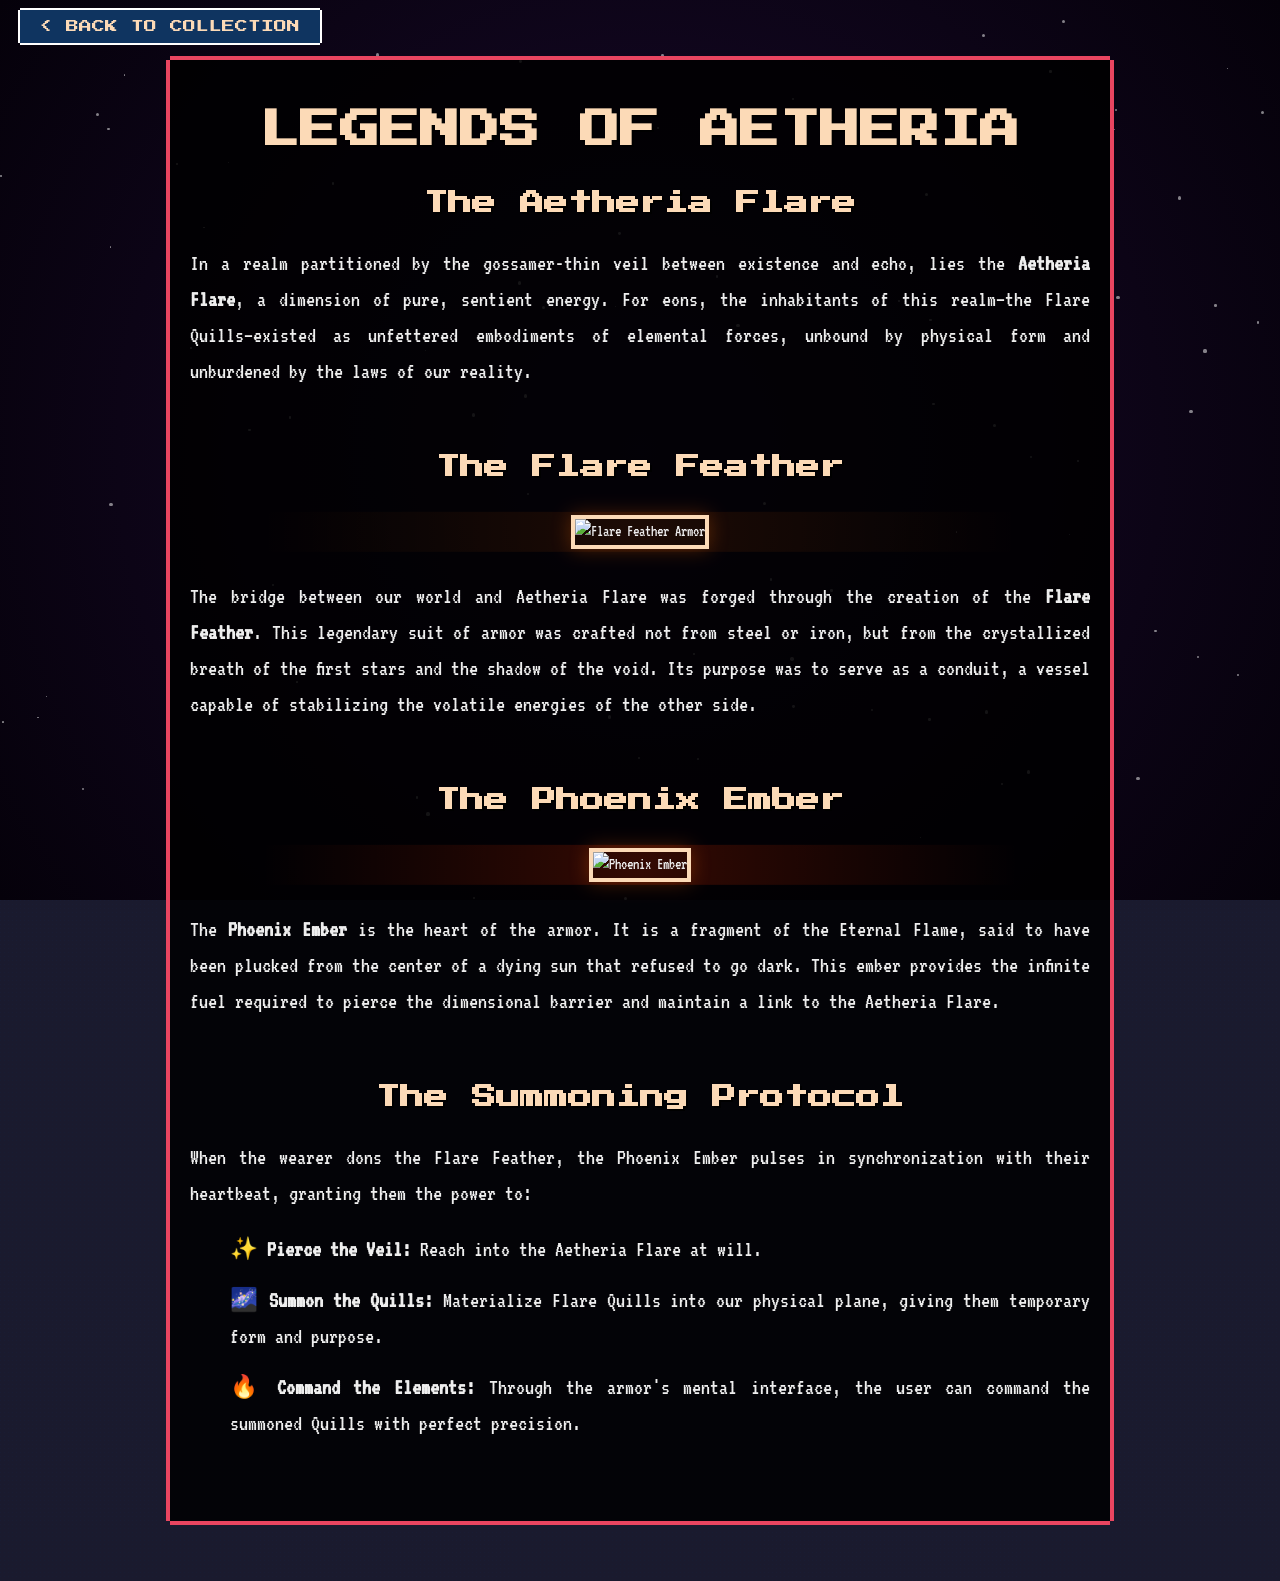
==== lore.html @ 5aee07fd "Feat: Add origin story, lore page, and pixel art assets" ====
<!DOCTYPE html>
<html lang="en">

<head>
    <meta charset="UTF-8">
    <meta name="viewport" content="width=device-width, initial-scale=1.0">
    <title>Flare Quills - Origin & Lore</title>
    <!-- Pixel Fonts -->
    <link href="https://fonts.googleapis.com/css2?family=Press+Start+2P&family=VT323&display=swap" rel="stylesheet">
    <link rel="stylesheet" href="style.css">
    <style>
        .lore-container {
            max-width: 900px;
            margin: 40px auto;
            padding: 20px;
            background: rgba(0, 0, 0, 0.85);
            color: #eee;
            line-height: 1.6;
        }

        .lore-section {
            margin-bottom: 60px;
            opacity: 0;
            transform: translateY(20px);
            transition: all 0.8s ease-out;
        }

        .lore-section.visible {
            opacity: 1;
            transform: translateY(0);
        }

        .lore-image-container {
            text-align: center;
            margin: 30px 0;
            position: relative;
        }

        .lore-image {
            max-width: 400px;
            width: 100%;
            image-rendering: pixelated;
            border: 4px solid var(--highlight);
            box-shadow: 0 0 20px rgba(255, 102, 0, 0.3);
            transition: transform 0.3s ease;
        }

        .lore-image:hover {
            transform: scale(1.05);
            box-shadow: 0 0 30px rgba(255, 102, 0, 0.5);
        }

        .lore-title {
            color: var(--highlight);
            font-family: 'Press Start 2P', cursive;
            font-size: 1.5rem;
            margin-bottom: 25px;
            text-align: center;
            text-shadow: 2px 2px #000;
        }

        .lore-text {
            font-family: 'VT323', monospace;
            font-size: 1.4rem;
            text-align: justify;
        }

        .back-nav {
            position: fixed;
            top: 20px;
            left: 20px;
            z-index: 100;
        }

        .glow-effect {
            position: absolute;
            top: 50%;
            left: 50%;
            transform: translate(-50%, -50%);
            width: 120%;
            height: 120%;
            background: radial-gradient(circle, rgba(255, 102, 0, 0.1) 0%, transparent 70%);
            z-index: -1;
            animation: pulse 4s infinite ease-in-out;
        }

        @keyframes pulse {

            0%,
            100% {
                opacity: 0.3;
                transform: translate(-50%, -50%) scale(1);
            }

            50% {
                opacity: 0.6;
                transform: translate(-50%, -50%) scale(1.1);
            }
        }

        .dimension-bg {
            position: fixed;
            top: 0;
            left: 0;
            width: 100%;
            height: 100%;
            background: radial-gradient(circle at center, #1a0a2e 0%, #05010a 100%);
            z-index: -2;
        }

        .star {
            position: absolute;
            background: #fff;
            border-radius: 50%;
            opacity: 0.5;
            animation: twinkle 2s infinite ease-in-out;
        }

        @keyframes twinkle {

            0%,
            100% {
                opacity: 0.3;
            }

            50% {
                opacity: 1;
            }
        }
    </style>
</head>

<body>
    <div class="dimension-bg" id="starField"></div>

    <div class="back-nav">
        <a href="index.html" class="pixel-button" style="text-decoration: none;">&lt; BACK TO COLLECTION</a>
    </div>

    <div class="lore-container pixel-border">
        <h1 class="lore-title" style="font-size: 2.5rem; margin-top: 20px;">LEGENDS OF AETHERIA</h1>

        <section class="lore-section" id="origin">
            <h2 class="lore-title">The Aetheria Flare</h2>
            <div class="lore-text">
                In a realm partitioned by the gossamer-thin veil between existence and echo, lies the <strong>Aetheria
                    Flare</strong>, a dimension of pure, sentient energy. For eons, the inhabitants of this realm—the
                Flare Quills—existed as unfettered embodiments of elemental forces, unbound by physical form and
                unburdened by the laws of our reality.
            </div>
        </section>

        <section class="lore-section" id="armor">
            <h2 class="lore-title">The Flare Feather</h2>
            <div class="lore-image-container">
                <div class="glow-effect"></div>
                <img src="flare_feather.png" alt="Flare Feather Armor" class="lore-image">
            </div>
            <div class="lore-text">
                The bridge between our world and Aetheria Flare was forged through the creation of the <strong>Flare
                    Feather</strong>. This legendary suit of armor was crafted not from steel or iron, but from the
                crystallized breath of the first stars and the shadow of the void. Its purpose was to serve as a
                conduit, a vessel capable of stabilizing the volatile energies of the other side.
            </div>
        </section>

        <section class="lore-section" id="ember">
            <h2 class="lore-title">The Phoenix Ember</h2>
            <div class="lore-image-container">
                <div class="glow-effect"
                    style="background: radial-gradient(circle, rgba(255,50,0,0.2) 0%, transparent 70%);"></div>
                <img src="phoenix_ember.png" alt="Phoenix Ember" class="lore-image">
            </div>
            <div class="lore-text">
                The <strong>Phoenix Ember</strong> is the heart of the armor. It is a fragment of the Eternal Flame,
                said to have been plucked from the center of a dying sun that refused to go dark. This ember provides
                the infinite fuel required to pierce the dimensional barrier and maintain a link to the Aetheria Flare.
            </div>
        </section>

        <section class="lore-section" id="summoning">
            <h2 class="lore-title">The Summoning Protocol</h2>
            <div class="lore-text">
                When the wearer dons the Flare Feather, the Phoenix Ember pulses in synchronization with their
                heartbeat, granting them the power to:
                <ul style="margin-top: 20px; list-style: none;">
                    <li style="margin-bottom: 15px;">✨ <strong>Pierce the Veil:</strong> Reach into the Aetheria Flare
                        at will.</li>
                    <li style="margin-bottom: 15px;">🌌 <strong>Summon the Quills:</strong> Materialize Flare Quills
                        into our physical plane, giving them temporary form and purpose.</li>
                    <li style="margin-bottom: 15px;">🔥 <strong>Command the Elements:</strong> Through the armor's
                        mental interface, the user can command the summoned Quills with perfect precision.</li>
                </ul>
            </div>
        </section>
    </div>

    <script>
        // Star field generation
        const starField = document.getElementById('starField');
        for (let i = 0; i < 100; i++) {
            const star = document.createElement('div');
            star.className = 'star';
            const size = Math.random() * 3 + 1;
            star.style.width = `${size}px`;
            star.style.height = `${size}px`;
            star.style.top = `${Math.random() * 100}%`;
            star.style.left = `${Math.random() * 100}%`;
            star.style.animationDelay = `${Math.random() * 2}s`;
            starField.appendChild(star);
        }

        // Scroll reveal animation
        const sections = document.querySelectorAll('.lore-section');
        const observer = new IntersectionObserver((entries) => {
            entries.forEach(entry => {
                if (entry.isIntersecting) {
                    entry.target.classList.add('visible');
                }
            });
        }, { threshold: 0.1 });

        sections.forEach(section => observer.observe(section));
    </script>
</body>

</html>
---- style.css ----
:root {
    --bg-color: #1a1a2e;
    --card-bg: #16213e;
    --text-color: #e94560;
    --accent-color: #0f3460;
    --border-color: #e94560;
    --highlight: #fcdab7;
}

body {
    background-color: var(--bg-color);
    color: var(--text-color);
    font-family: 'VT323', monospace;
    margin: 0;
    padding: 20px;
    background-image:
        linear-gradient(rgba(26, 26, 46, 0.9), rgba(26, 26, 46, 0.9)),
        url('[data-uri]');
}

h1,
h2,
h3 {
    font-family: 'Press Start 2P', cursive;
    text-shadow: 4px 4px 0px #000;
    margin: 0;
    line-height: 1.5;
}

/* Pixel Border Effect */
.pixel-border {
    position: relative;
    background: var(--card-bg);
    box-shadow:
        -4px 0 0 0 var(--border-color),
        4px 0 0 0 var(--border-color),
        0 -4px 0 0 var(--border-color),
        0 4px 0 0 var(--border-color);
    margin: 10px;
    padding: 20px;
}

/* Header */
header {
    text-align: center;
    margin-bottom: 40px;
    padding: 30px;
    background-color: var(--accent-color);
}

.subtitle {
    font-size: 1.5rem;
    color: var(--highlight);
    margin-top: 10px;
}

/* Controls */
.controls {
    display: flex;
    justify-content: space-between;
    align-items: center;
    max-width: 1200px;
    margin: 0 auto 40px auto;
    background-color: var(--accent-color);
}

.pixel-input {
    background: var(--bg-color);
    border: none;
    color: var(--highlight);
    font-family: 'VT323', monospace;
    font-size: 1.5rem;
    padding: 10px;
    width: 300px;
    outline: none;
    border-bottom: 2px solid var(--border-color);
}

.stats-counter {
    font-family: 'Press Start 2P', cursive;
    font-size: 0.8rem;
    color: var(--highlight);
}

/* --- View Toggle & Combo Styles --- */
.pixel-button {
    background: var(--accent-color);
    border: none;
    color: var(--highlight);
    font-family: 'Press Start 2P', cursive;
    font-size: 0.8rem;
    padding: 10px 20px;
    cursor: pointer;
    box-shadow:
        -2px 0 0 0 white,
        2px 0 0 0 white,
        0 -2px 0 0 white,
        0 2px 0 0 white;
    transition: all 0.1s;
}

.pixel-button:hover {
    background: var(--border-color);
    color: white;
}

.pixel-button.active {
    background: var(--highlight);
    color: black;
    box-shadow:
        -4px 0 0 0 var(--border-color),
        4px 0 0 0 var(--border-color),
        0 -4px 0 0 var(--border-color),
        0 4px 0 0 var(--border-color);
}

.combo-card {
    background: linear-gradient(135deg, var(--card-bg), #0f3460);
    border: 4px solid var(--highlight) !important;
}

.combo-participants {
    font-size: 0.9rem;
    color: var(--highlight);
    margin: 10px 0;
    font-weight: bold;
}

.combo-type-badge {
    display: inline-block;
    background: var(--text-color);
    color: white;
    padding: 2px 8px;
    font-size: 0.7rem;
    margin-top: 10px;
}

.mega-badge {
    background: linear-gradient(45deg, #ff00ff, #00ffff);
    color: #000;
    padding: 4px 12px;
    font-family: 'Press Start 2P', cursive;
    font-size: 0.6rem;
    border: 2px solid #fff;
    box-shadow: 3px 3px 0 #000;
    margin-top: 10px;
    display: inline-block;
    animation: pulse 1.5s infinite;
}

@keyframes pulse {
    0% {
        transform: scale(1);
    }

    50% {
        transform: scale(1.05);
    }

    100% {
        transform: scale(1);
    }
}

/* -------------------------------- */

/* Grid */
.card-grid {
    display: grid;
    grid-template-columns: repeat(auto-fill, minmax(250px, 1fr));
    gap: 30px;
    max-width: 1200px;
    margin: 0 auto;
    padding-bottom: 50px;
}

/* Card */
.card {
    background: var(--card-bg);
    padding: 15px;
    text-align: center;
    transition: transform 0.1s;
    cursor: pointer;
    position: relative;
    box-shadow:
        -4px 0 0 0 black,
        4px 0 0 0 black,
        0 -4px 0 0 black,
        0 4px 0 0 black;
}

.card:hover {
    transform: translateY(-5px);
    background-color: var(--accent-color);
}

.card-image-container {
    background-color: #000;
    padding: 10px;
    margin-bottom: 15px;
    border: 2px solid var(--border-color);
    width: 100%;
    aspect-ratio: 1 / 1;
    display: flex;
    align-items: center;
    justify-content: center;
    overflow: hidden;
}

.card-img {
    max-width: 80%;
    max-height: 80%;
    width: auto;
    height: auto;
    object-fit: contain;
    image-rendering: pixelated;
    /* Crucial for pixel art */
}

.card h3 {
    font-size: 0.9rem;
    color: var(--highlight);
    margin-bottom: 10px;
    min-height: 2.4em;
    /* Align cards */
}

.tag {
    display: inline-block;
    background: #000;
    color: var(--highlight);
    padding: 2px 8px;
    font-size: 1.2rem;
    border: 1px solid var(--border-color);
}

/* Element Badges */
.stat-badge {
    background: #333;
    /* Fallback */
    color: #fff;
    padding: 2px 6px;
    border-radius: 4px;
    font-size: 0.8rem;
    font-family: sans-serif;
    text-transform: uppercase;
    border: 1px solid rgba(255, 255, 255, 0.3);
}

.element-fire {
    background-color: #e25822;
}

.element-water {
    background-color: #1e90ff;
}

.element-ice {
    background-color: #00bfff;
}

.element-ice-crystal {
    background-color: #5f9ea0;
    border: 1px solid #afeeee;
    color: #fff;
}

.element-nature,
.element-wood {
    background-color: #228b22;
}

.element-electric {
    background-color: #daa520;
    color: #000;
}

.element-crystal {
    background-color: #ff69b4;
}

.element-dark {
    background-color: #4b0082;
}

.element-tech {
    background-color: #708090;
}

.element-light {
    background-color: #ffd700;
    color: #000;
}

.element-poison,
.element-poison-dark {
    background-color: #800080;
}

.element-earth {
    background-color: #8b4513;
}

.element-wind,
.element-air {
    background-color: #87ceeb;
    color: #000;
}

.ember-cost {
    position: absolute;
    top: -10px;
    right: -10px;
    background: #d92b4b;
    color: white;
    width: 40px;
    height: 40px;
    display: flex;
    align-items: center;
    justify-content: center;
    font-family: 'Press Start 2P';
    font-size: 0.8rem;
    border: 2px solid white;
    box-shadow: 2px 2px 0 #000;
    z-index: 10;
}

/* Modal */
.modal {
    position: fixed;
    top: 0;
    left: 0;
    width: 100%;
    height: 100%;
    background-color: rgba(0, 0, 0, 0.9);
    z-index: 100;
    display: flex;
    justify-content: center;
    align-items: center;
}

.modal.hidden {
    display: none;
}

.modal-content {
    background-color: var(--card-bg);
    width: 90%;
    max-width: 800px;
    max-height: 90vh;
    overflow-y: auto;
    position: relative;
    border: 4px solid var(--border-color);
    padding: 30px;
}

.close-btn {
    position: absolute;
    top: 10px;
    right: 20px;
    font-size: 3rem;
    cursor: pointer;
    color: var(--border-color);
    font-family: sans-serif;
}

.modal-details {
    display: flex;
    gap: 30px;
    flex-wrap: wrap;
}

.modal-img-container {
    flex: 1;
    min-width: 300px;
    border: 4px solid #000;
    background: #1a1a2e;
}

.modal-info {
    flex: 1;
    min-width: 300px;
    text-align: left;
}

.stat-block {
    margin-bottom: 20px;
    border-bottom: 1px dashed var(--border-color);
    padding-bottom: 15px;
}

.stat-label {
    color: var(--highlight);
    font-weight: bold;
    font-size: 1.4rem;
    display: block;
    margin-bottom: 5px;
}

.resource-list {
    display: flex;
    gap: 10px;
    flex-wrap: wrap;
}

.resource-item {
    background: #000;
    padding: 5px 10px;
    border: 1px solid var(--highlight);
    color: #fff;
}

/* Mobile Responsiveness */
@media (max-width: 768px) {
    body {
        padding: 5px;
        /* Reduce padding for more screen space */
    }

    header {
        padding: 15px;
        margin-bottom: 20px;
    }

    h1 {
        font-size: 1.2rem;
    }

    .subtitle {
        font-size: 0.8rem;
    }

    /* Sticky Controls */
    .controls {
        flex-direction: column;
        gap: 10px;
        align-items: stretch;
        position: sticky;
        top: 0;
        z-index: 90;
        padding: 10px;
        margin-bottom: 20px;
        border-bottom: 2px solid var(--border-color);
        box-shadow: 0 4px 6px rgba(0, 0, 0, 0.5);
    }

    .pixel-input,
    #sortSelect {
        width: 100%;
        font-size: 1rem;
        padding: 8px;
    }

    .stats-counter {
        text-align: center;
        margin-top: 5px;
    }

    .card-grid {
        grid-template-columns: repeat(2, 1fr);
        /* 2 Columns for better density */
        gap: 15px;
        padding-bottom: 80px;
        /* Space for scrolling */
    }

    .card {
        padding: 10px;
    }

    .card h3 {
        font-size: 0.7rem;
        min-height: 2em;
        margin-bottom: 5px;
    }

    .card-occupation {
        font-size: 0.6rem;
    }

    .ember-cost {
        width: 30px;
        height: 30px;
        font-size: 0.6rem;
        top: -5px;
        right: -5px;
    }

    /* Tribe Headers */
    .tribe-header {
        font-size: 1.2rem;
        margin-top: 1.5rem;
        cursor: pointer;
        /* Indicate clickable */
        user-select: none;
        display: flex;
        align-items: center;
        justify-content: center;
        gap: 10px;
    }

    .tribe-header::after {
        content: '▼';
        font-size: 0.8rem;
        transition: transform 0.3s;
    }

    .tribe-header.collapsed::after {
        transform: rotate(-90deg);
    }

    /* Modal Mobile */
    .modal-content {
        width: 95%;
        padding: 15px;
        max-height: 90vh;
        margin-top: 20px;
    }

    .modal-details {
        flex-direction: column;
        gap: 15px;
    }

    .modal-img-container {
        min-width: auto;
        width: 100%;
        max-height: 300px;
    }

    .close-btn {
        top: 5px;
        right: 10px;
        font-size: 2.5rem;
        z-index: 101;
        background: rgba(0, 0, 0, 0.5);
        padding: 0 10px;
        border-radius: 5px;
    }
}

/* Interactive Map Styles */
.map-container {
    position: relative;
    display: inline-block;
    width: 100%;
    max-width: 800px;
    border: 4px solid #000;
}

.map-image {
    width: 100%;
    height: auto;
    display: block;
    image-rendering: pixelated;
}

.map-zone {
    position: absolute;
    cursor: pointer;
    background: rgba(255, 255, 255, 0.1);
    border: 1px solid rgba(255, 255, 255, 0.2);
    transition: background 0.3s, border 0.3s;
    z-index: 10;
}

.map-zone:hover {
    background: rgba(255, 255, 255, 0.3);
    border: 2px solid #fff;
    box-shadow: 0 0 10px #fff;
}

/* Tooltip for zones */
.map-zone::after {
    content: attr(data-label);
    position: absolute;
    bottom: 100%;
    left: 50%;
    transform: translateX(-50%);
    background: rgba(0, 0, 0, 0.8);
    color: white;
    padding: 5px 10px;
    font-size: 0.8rem;
    font-family: 'Press Start 2P', cursive;
    white-space: nowrap;
    opacity: 0;
    pointer-events: none;
    transition: opacity 0.2s;
    border: 1px solid var(--accent-color);
    z-index: 20;
}

.map-zone:hover::after {
    opacity: 1;
}

/* Map Zone Text Label Overrides */
.map-zone {
    font-family: 'Press Start 2P', cursive;
    font-size: 0.7rem;
    color: #fff;
    text-shadow: 2px 2px 0 #000, -1px -1px 0 #000, 1px -1px 0 #000, -1px 1px 0 #000, 1px 1px 0 #000;
    background: rgba(0, 0, 0, 0.3);
    border-radius: 4px;
    white-space: nowrap;
    transform: translate(-50%, -50%);
    border: none;
}

.map-zone:hover {
    color: var(--highlight);
    background: rgba(0, 0, 0, 0.6);
    transform: translate(-50%, -50%) scale(1.1);
    border: 1px solid var(--highlight);
    box-shadow: none;
}

.map-zone::after {
    display: none !important;
}
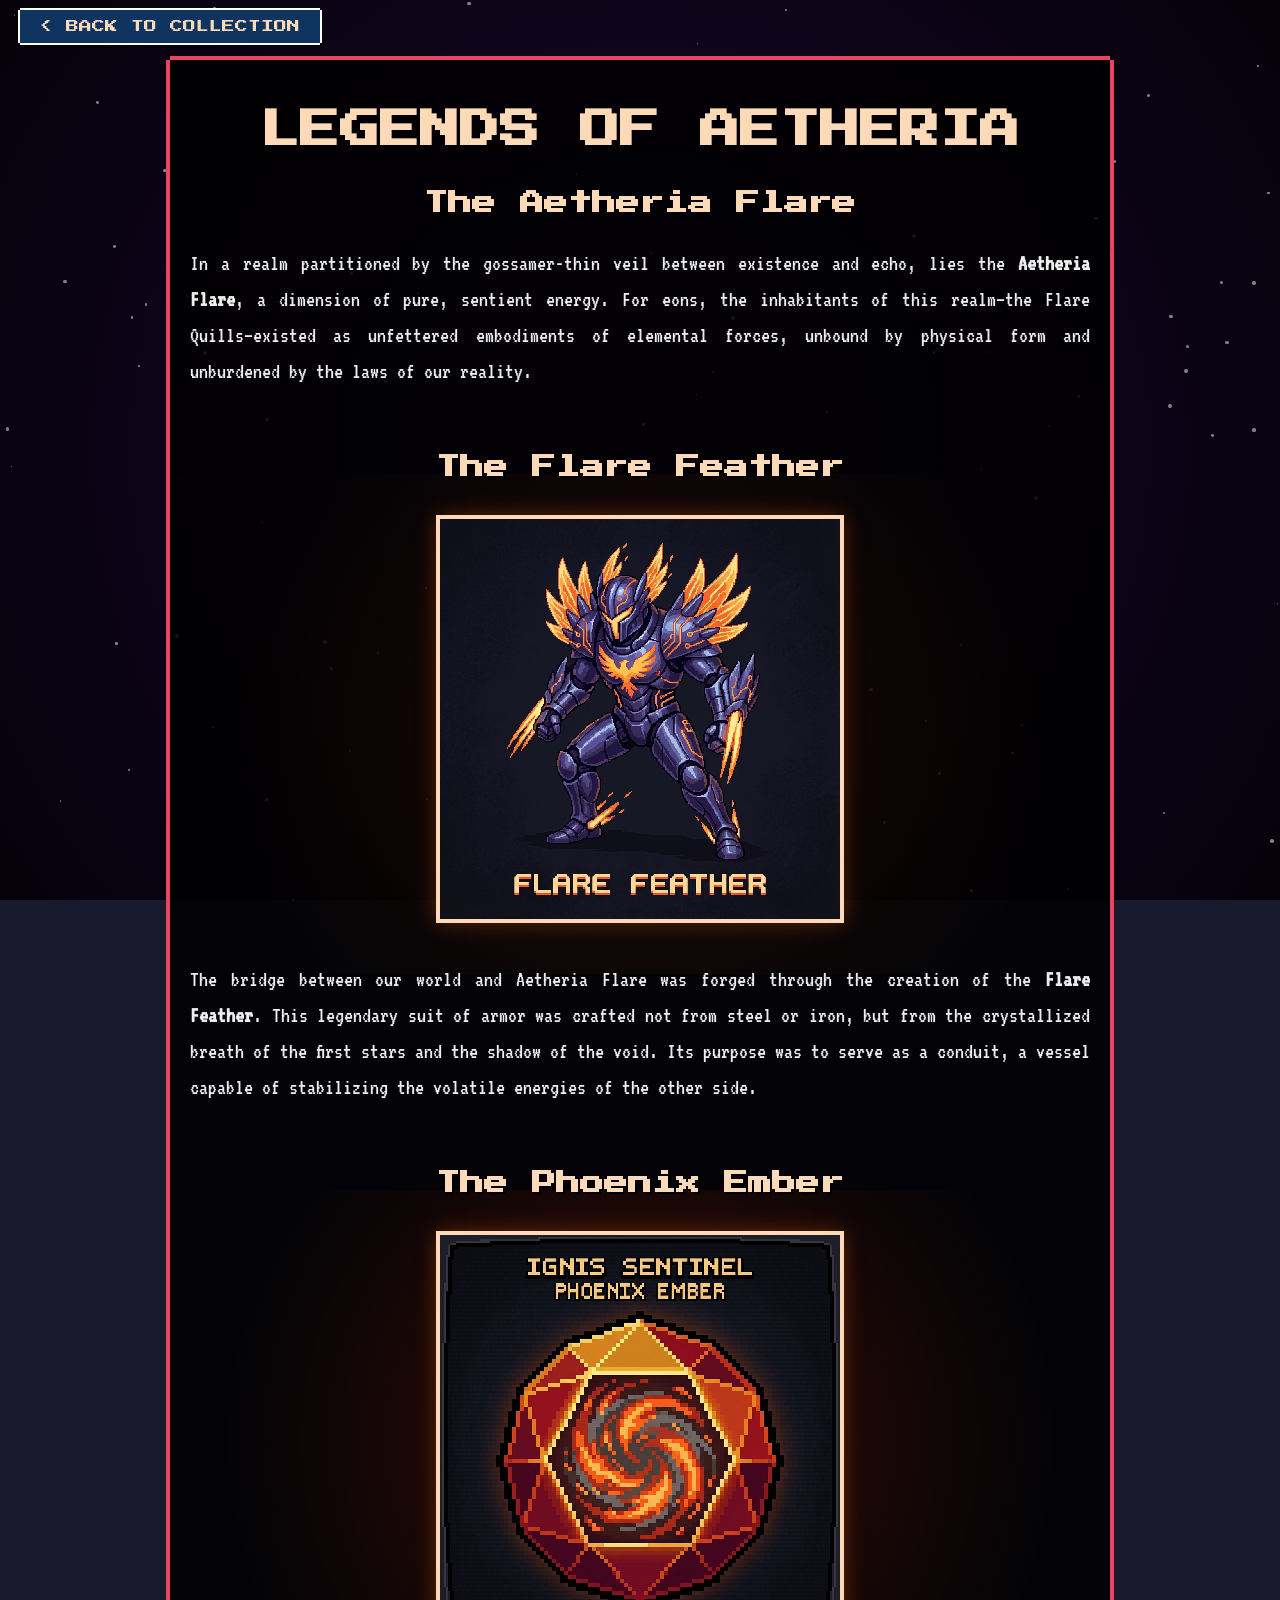
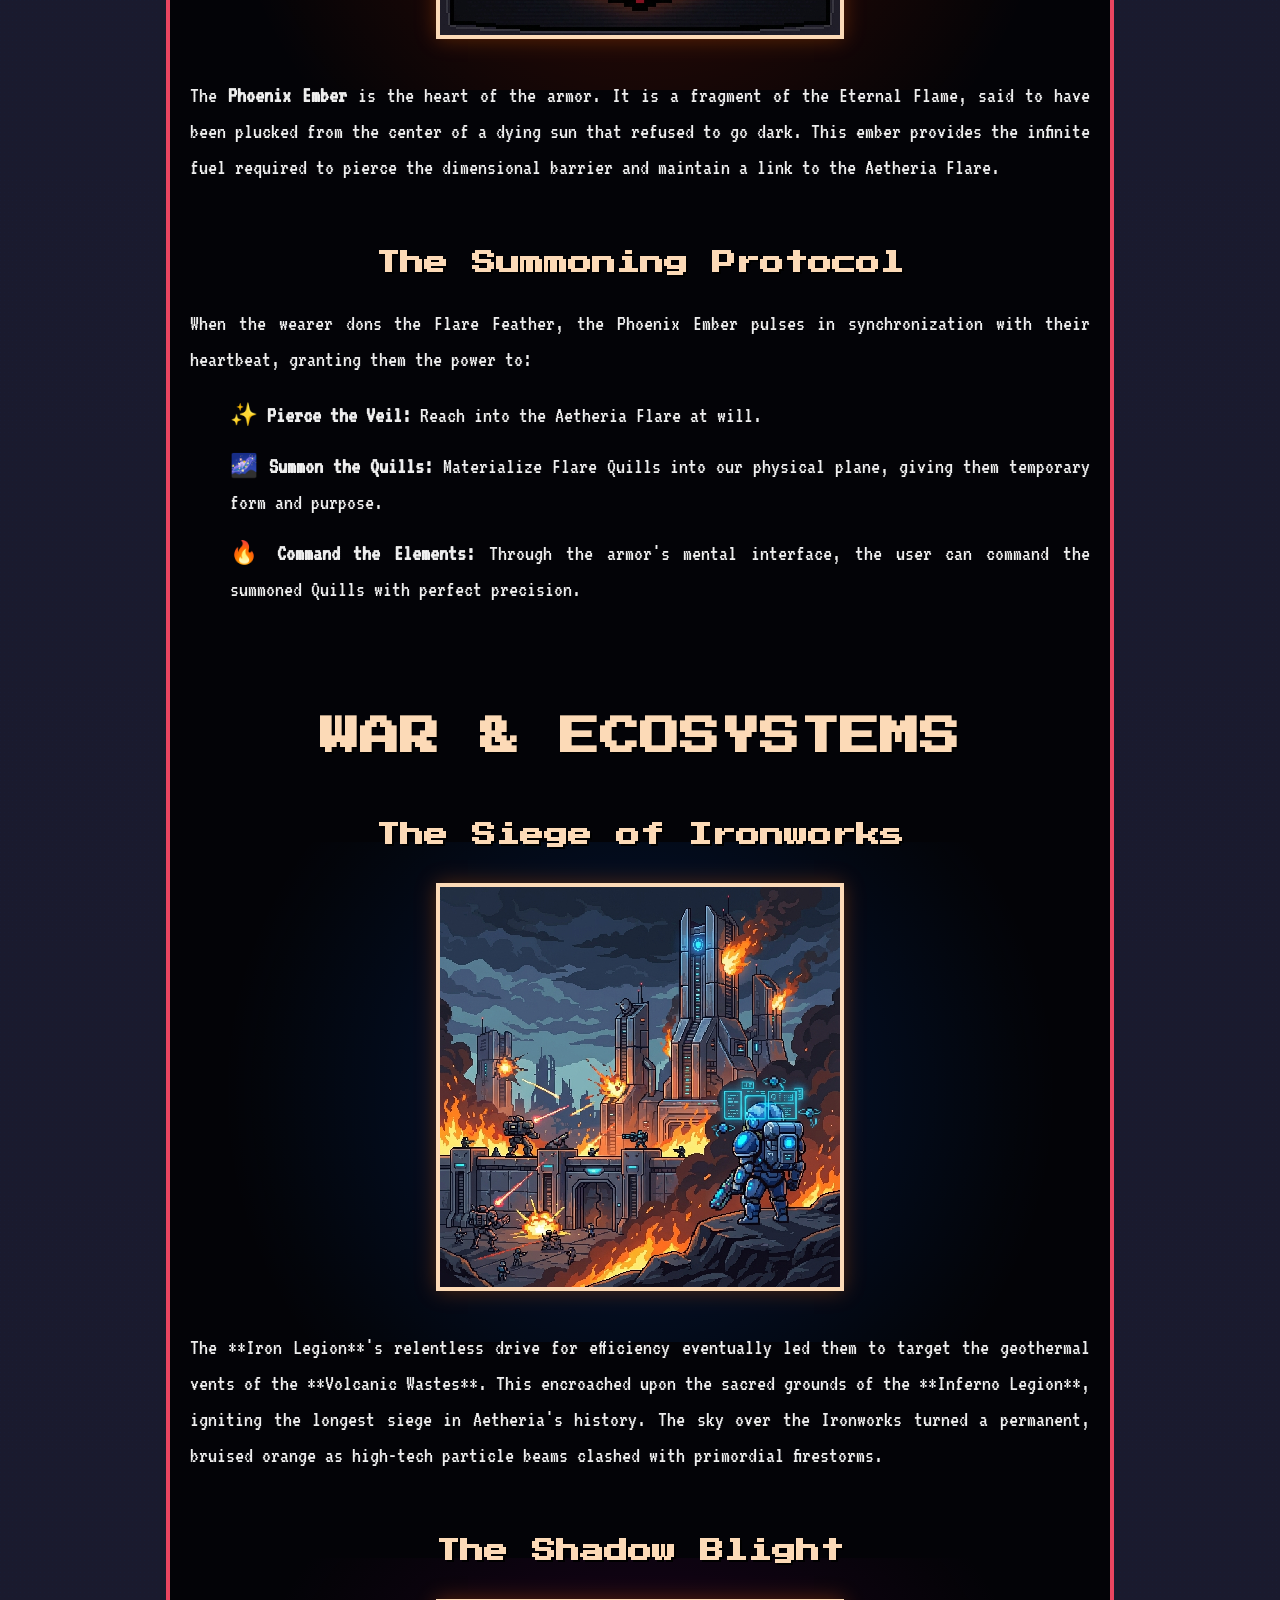
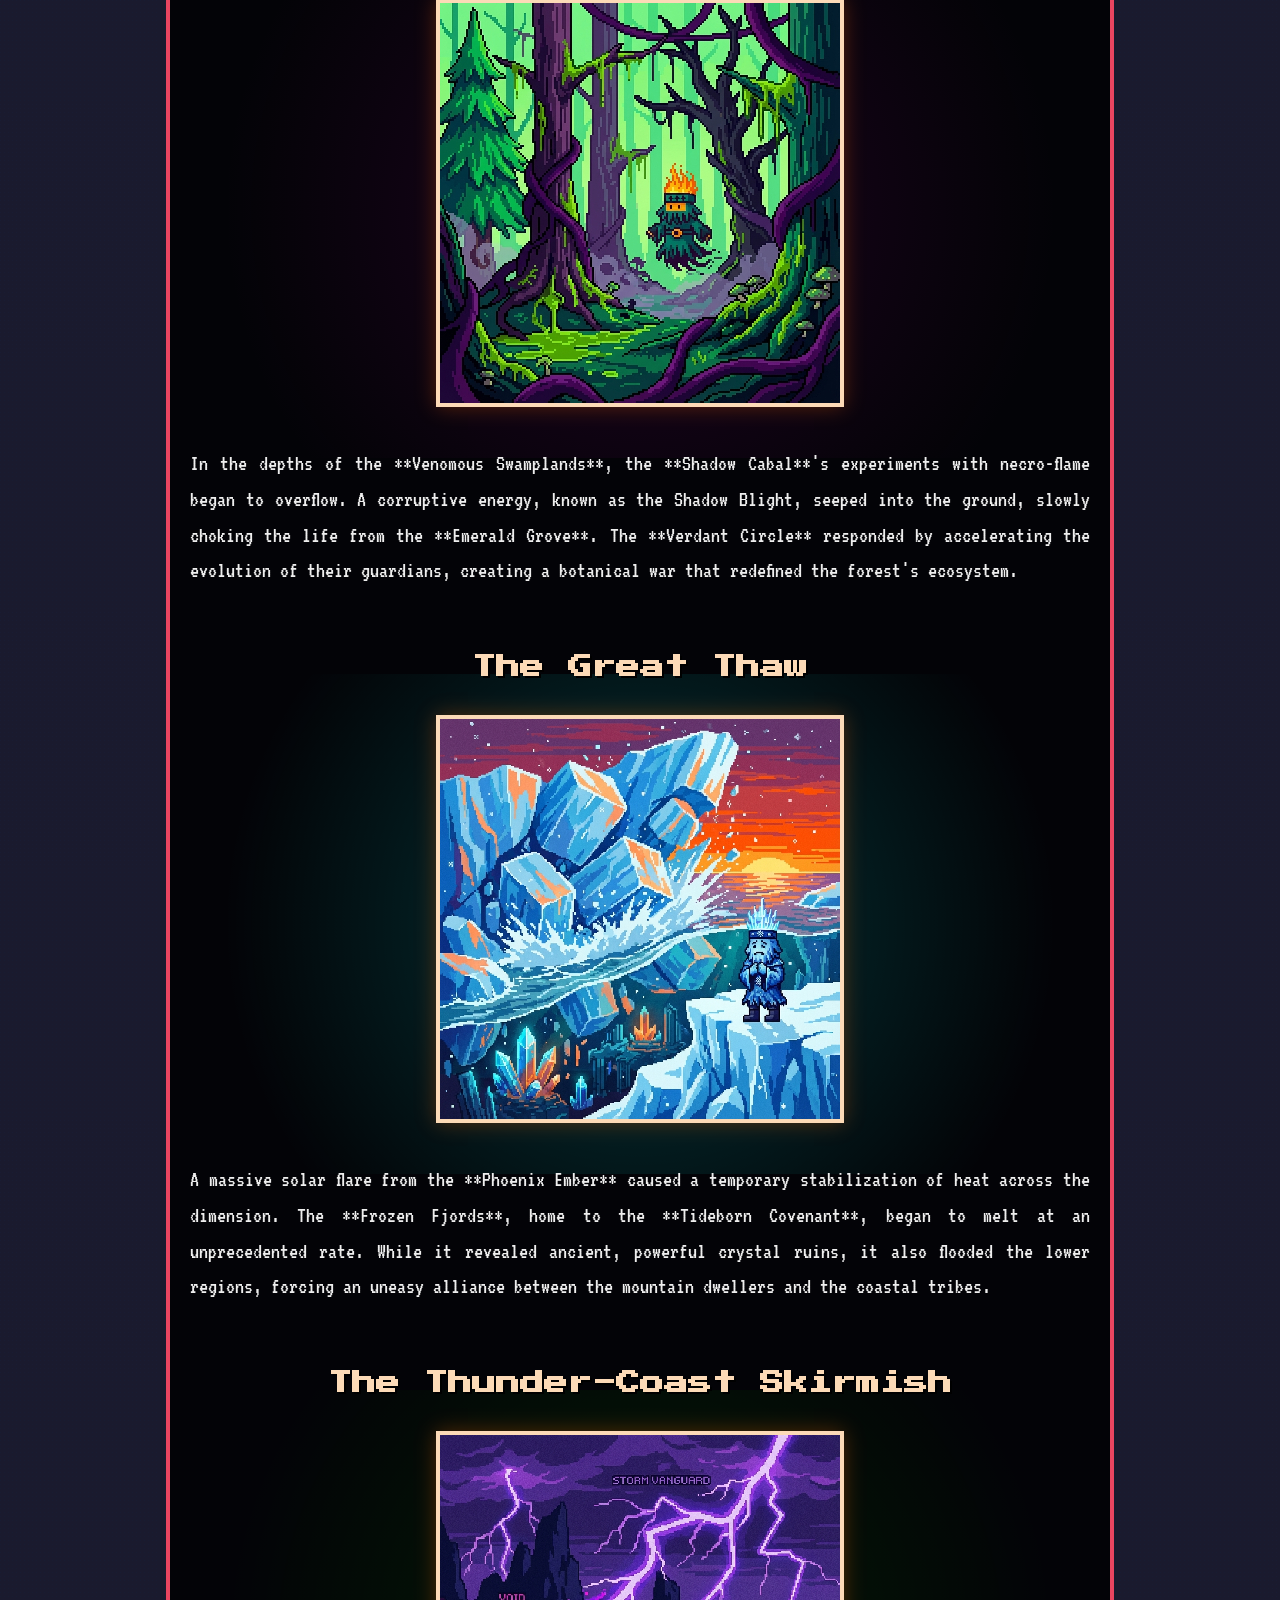
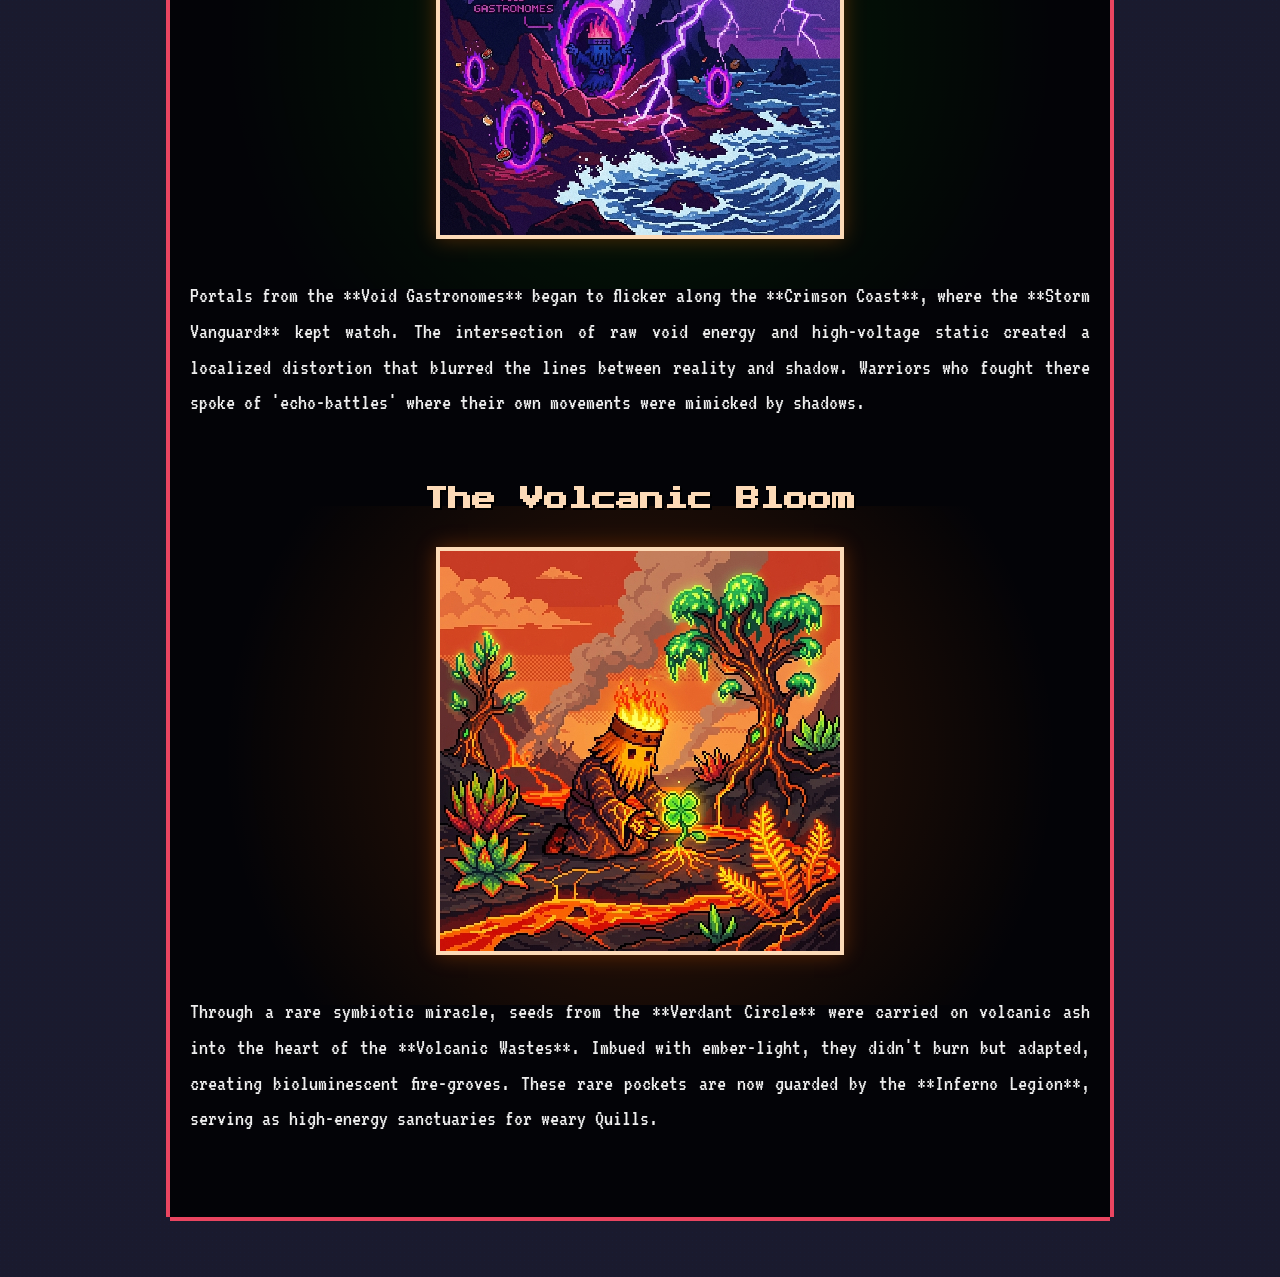
==== commit 9a7cb716: "Feat: Add 5 war and ecosystem lore stories and premium pixel art assets" ====
--- a/lore.html
+++ b/lore.html
@@ -193,6 +193,85 @@
                 </ul>
             </div>
         </section>
+
+        <!-- New War and Ecosystem Lore -->
+        <h1 class="lore-title" style="font-size: 2.5rem; margin-top: 100px; margin-bottom: 50px;">WAR & ECOSYSTEMS</h1>
+
+        <section class="lore-section" id="siege">
+            <h2 class="lore-title">The Siege of Ironworks</h2>
+            <div class="lore-image-container">
+                <div class="glow-effect"
+                    style="background: radial-gradient(circle, rgba(0,100,255,0.2) 0%, transparent 70%);"></div>
+                <img src="siege_of_ironworks.png" alt="The Siege of Ironworks" class="lore-image">
+            </div>
+            <div class="lore-text">
+                The **Iron Legion**'s relentless drive for efficiency eventually led them to target the geothermal vents
+                of the **Volcanic Wastes**. This encroached upon the sacred grounds of the **Inferno Legion**, igniting
+                the longest siege in Aetheria's history. The sky over the Ironworks turned a permanent, bruised orange
+                as high-tech particle beams clashed with primordial firestorms.
+            </div>
+        </section>
+
+        <section class="lore-section" id="blight">
+            <h2 class="lore-title">The Shadow Blight</h2>
+            <div class="lore-image-container">
+                <div class="glow-effect"
+                    style="background: radial-gradient(circle, rgba(128,0,128,0.2) 0%, transparent 70%);"></div>
+                <img src="shadow_blight.png" alt="The Shadow Blight" class="lore-image">
+            </div>
+            <div class="lore-text">
+                In the depths of the **Venomous Swamplands**, the **Shadow Cabal**'s experiments with necro-flame began
+                to overflow. A corruptive energy, known as the Shadow Blight, seeped into the ground, slowly choking the
+                life from the **Emerald Grove**. The **Verdant Circle** responded by accelerating the evolution of their
+                guardians, creating a botanical war that redefined the forest's ecosystem.
+            </div>
+        </section>
+
+        <section class="lore-section" id="thaw">
+            <h2 class="lore-title">The Great Thaw</h2>
+            <div class="lore-image-container">
+                <div class="glow-effect"
+                    style="background: radial-gradient(circle, rgba(0,255,255,0.2) 0%, transparent 70%);"></div>
+                <img src="great_thaw.png" alt="The Great Thaw" class="lore-image">
+            </div>
+            <div class="lore-text">
+                A massive solar flare from the **Phoenix Ember** caused a temporary stabilization of heat across the
+                dimension. The **Frozen Fjords**, home to the **Tideborn Covenant**, began to melt at an unprecedented
+                rate. While it revealed ancient, powerful crystal ruins, it also flooded the lower regions, forcing an
+                uneasy alliance between the mountain dwellers and the coastal tribes.
+            </div>
+        </section>
+
+        <section class="lore-section" id="skirmish">
+            <h2 class="lore-title">The Thunder-Coast Skirmish</h2>
+            <div class="lore-image-container">
+                <div class="glow-effect"
+                    style="background: radial-gradient(circle, rgba(0,255,0,0.1) 0%, transparent 70%);"></div>
+                <img src="thunder_coast.png" alt="The Thunder-Coast Skirmish" class="lore-image">
+            </div>
+            <div class="lore-text">
+                Portals from the **Void Gastronomes** began to flicker along the **Crimson Coast**, where the **Storm
+                Vanguard** kept watch. The intersection of raw void energy and high-voltage static created a localized
+                distortion that blurred the lines between reality and shadow. Warriors who fought there spoke of
+                'echo-battles' where their own movements were mimicked by shadows.
+            </div>
+        </section>
+
+        <section class="lore-section" id="volcano_bloom">
+            <h2 class="lore-title">The Volcanic Bloom</h2>
+            <div class="lore-image-container">
+                <div class="glow-effect"
+                    style="background: radial-gradient(circle, rgba(255,100,0,0.2) 0%, transparent 70%);"></div>
+                <img src="volcanic_bloom.png" alt="The Volcanic Bloom" class="lore-image">
+            </div>
+            <div class="lore-text">
+                Through a rare symbiotic miracle, seeds from the **Verdant Circle** were carried on volcanic ash into
+                the heart of the **Volcanic Wastes**. Imbued with ember-light, they didn't burn but adapted, creating
+                bioluminescent fire-groves. These rare pockets are now guarded by the **Inferno Legion**, serving as
+                high-energy sanctuaries for weary Quills.
+            </div>
+        </section>
+
     </div>
 
     <script>
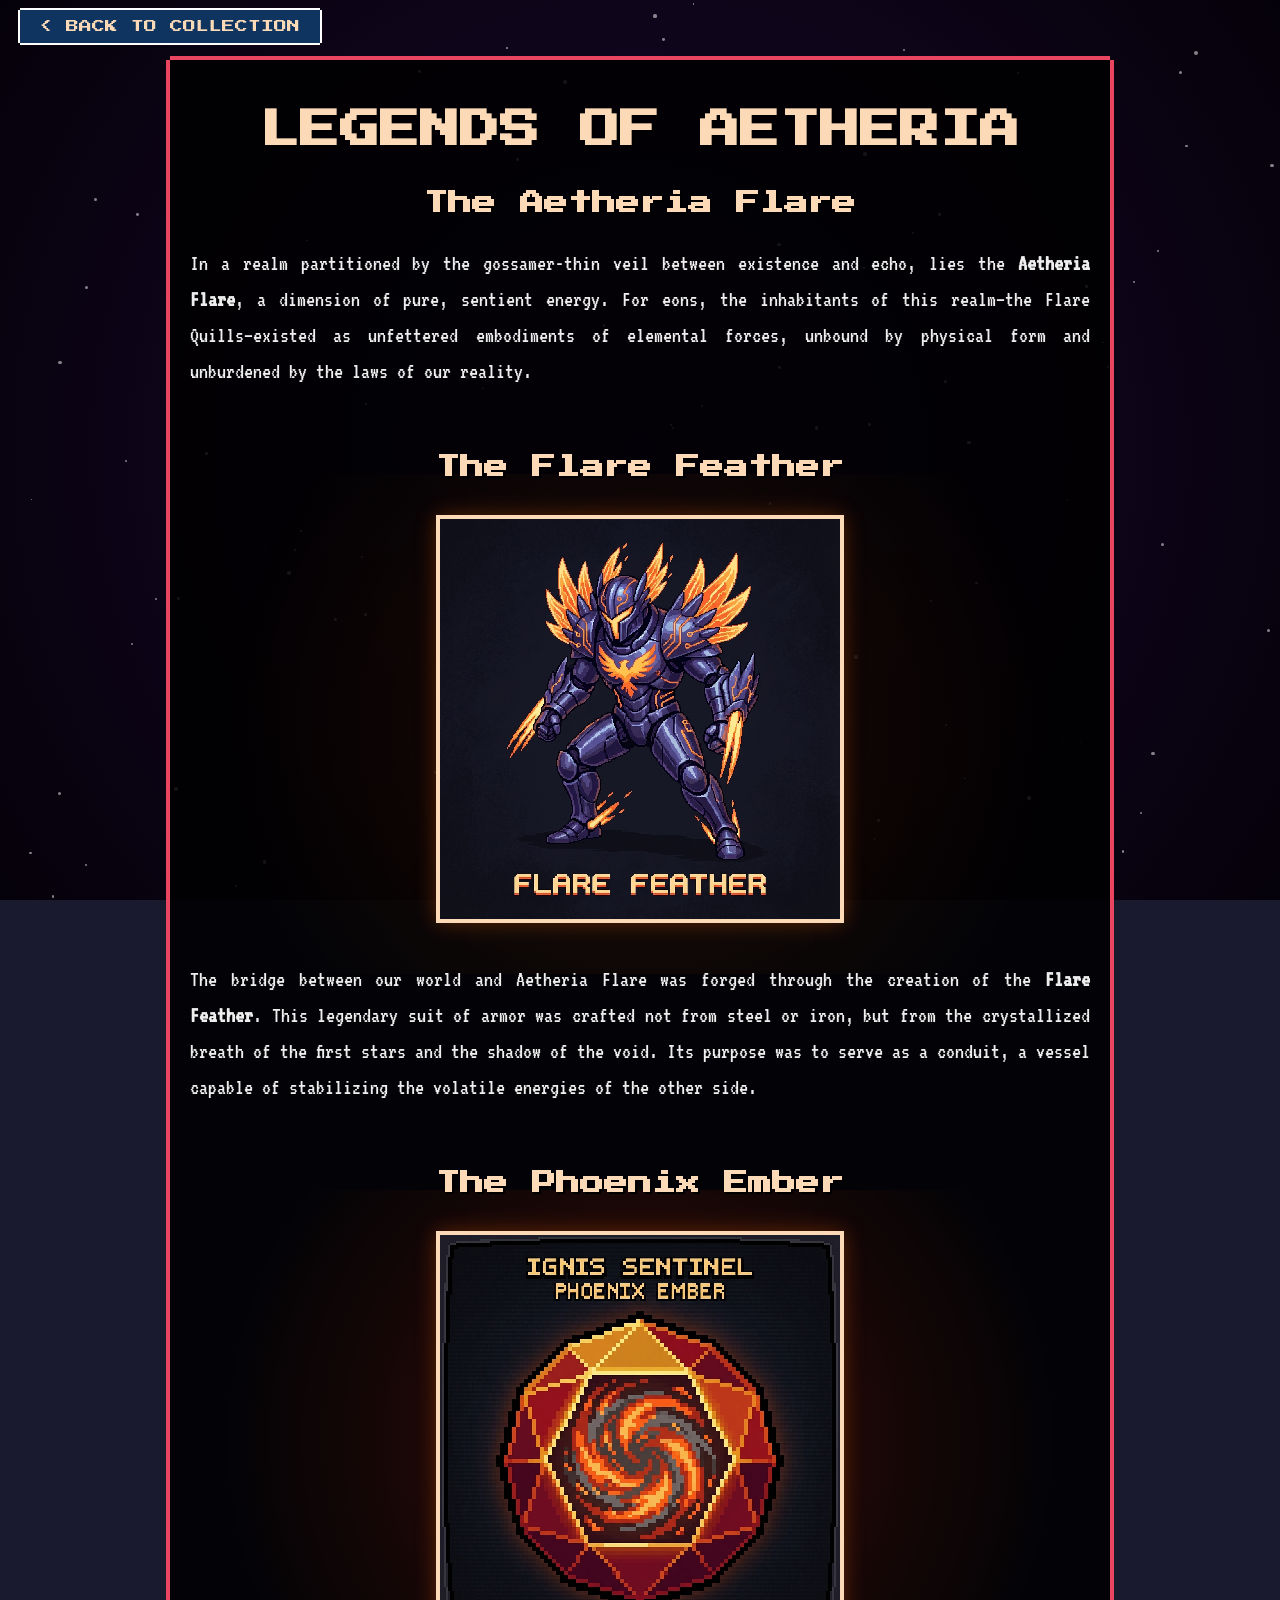
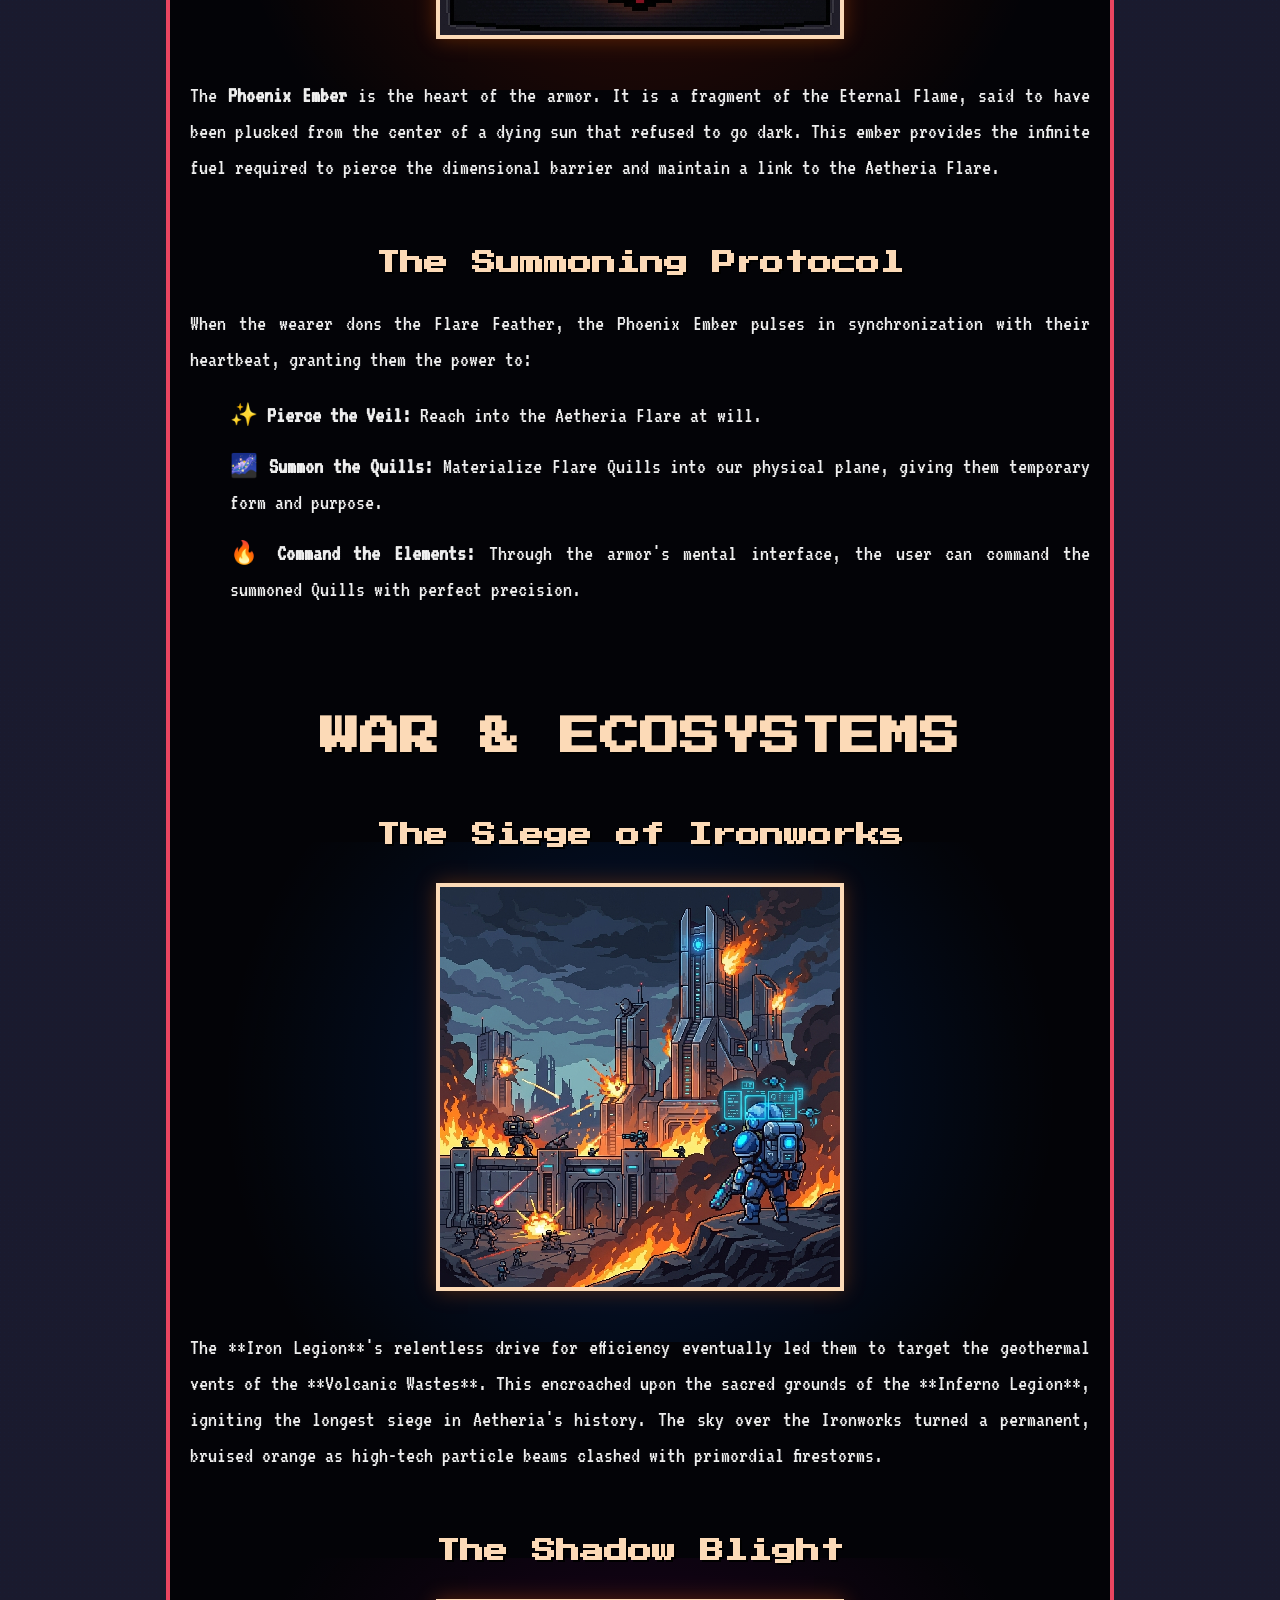
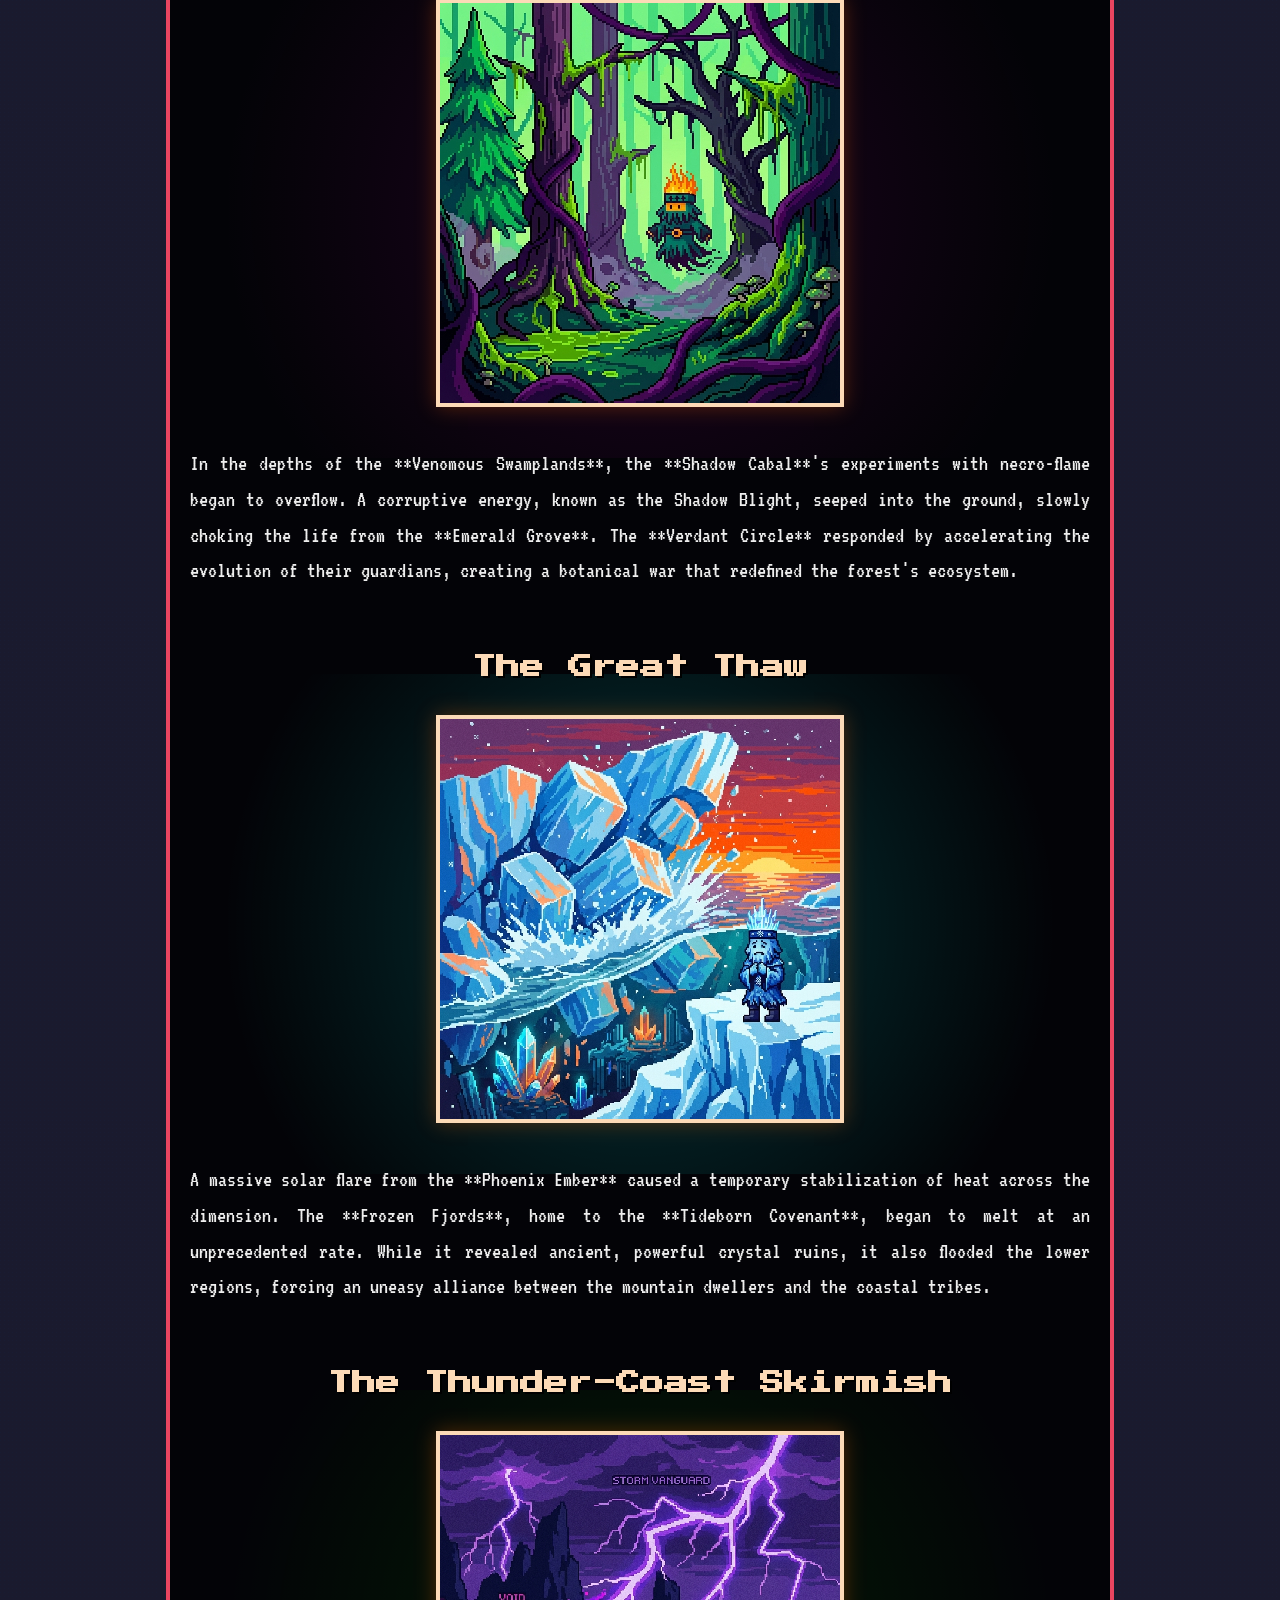
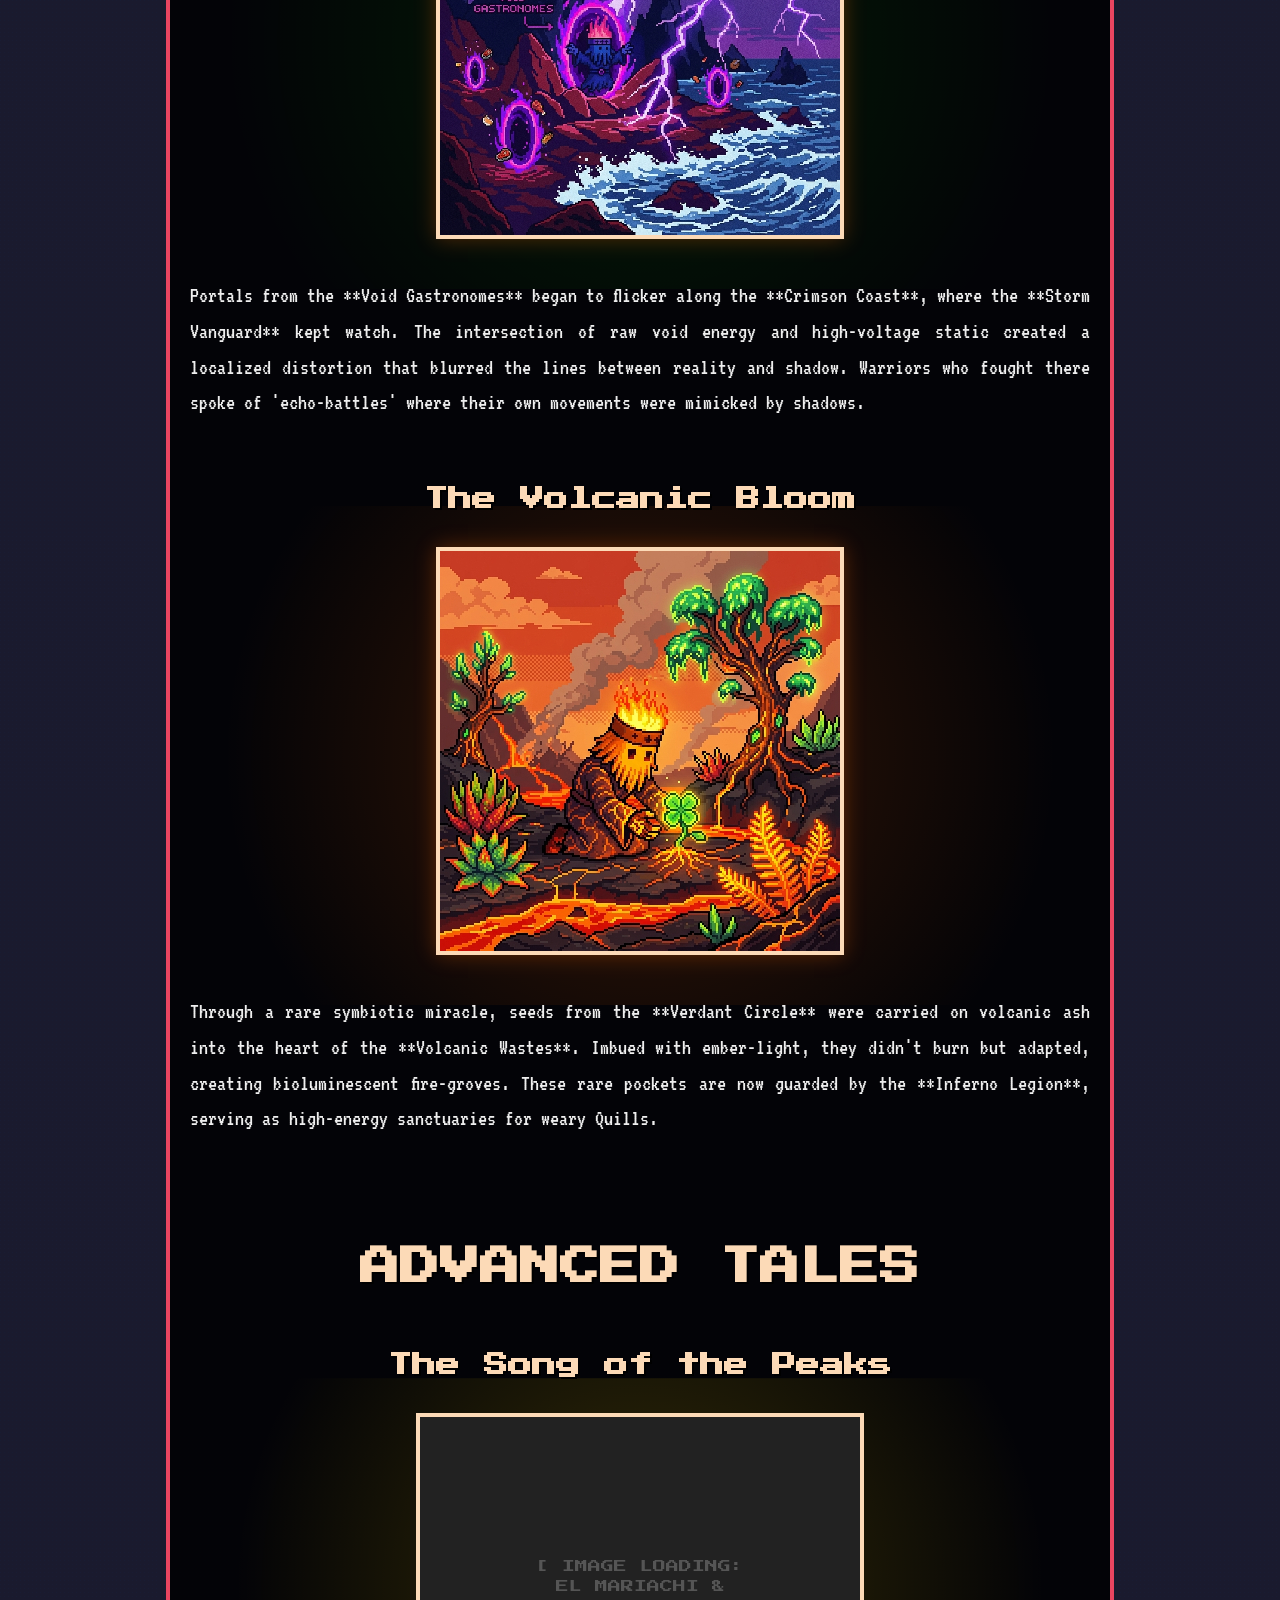
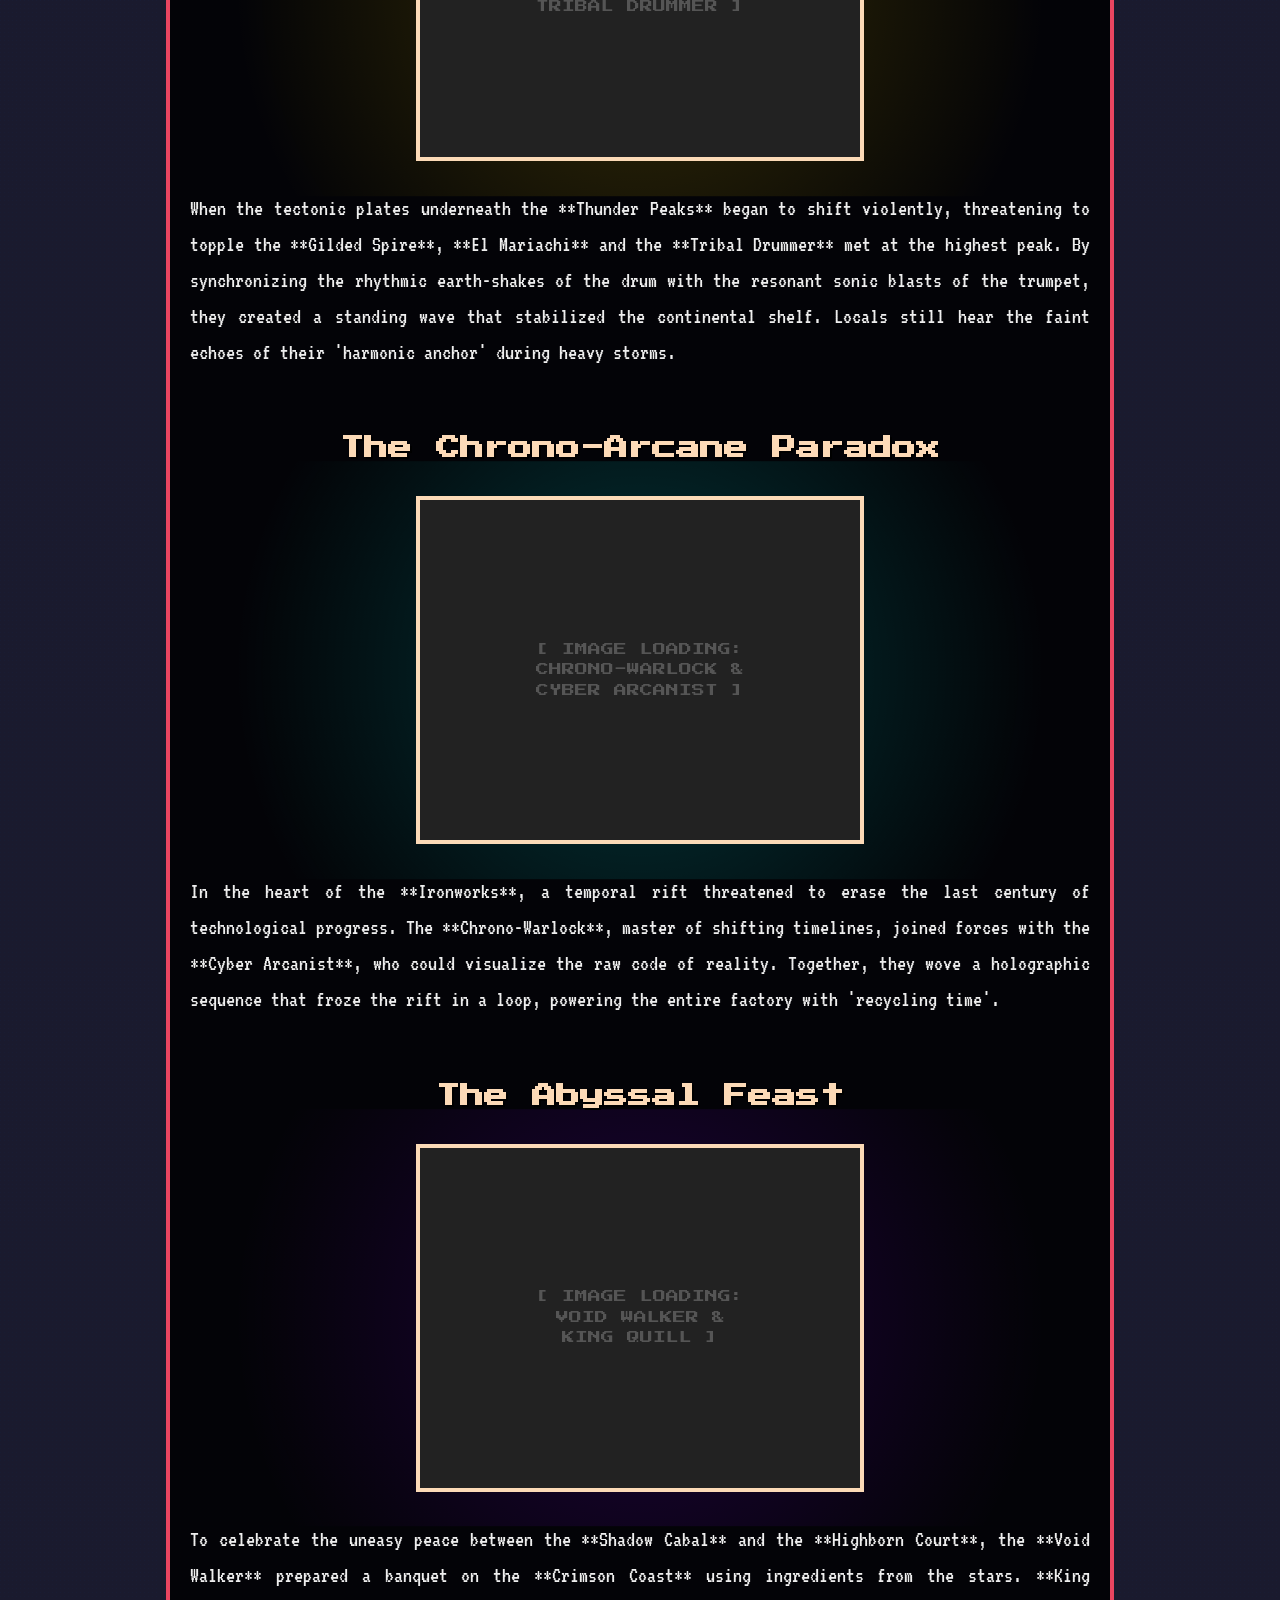
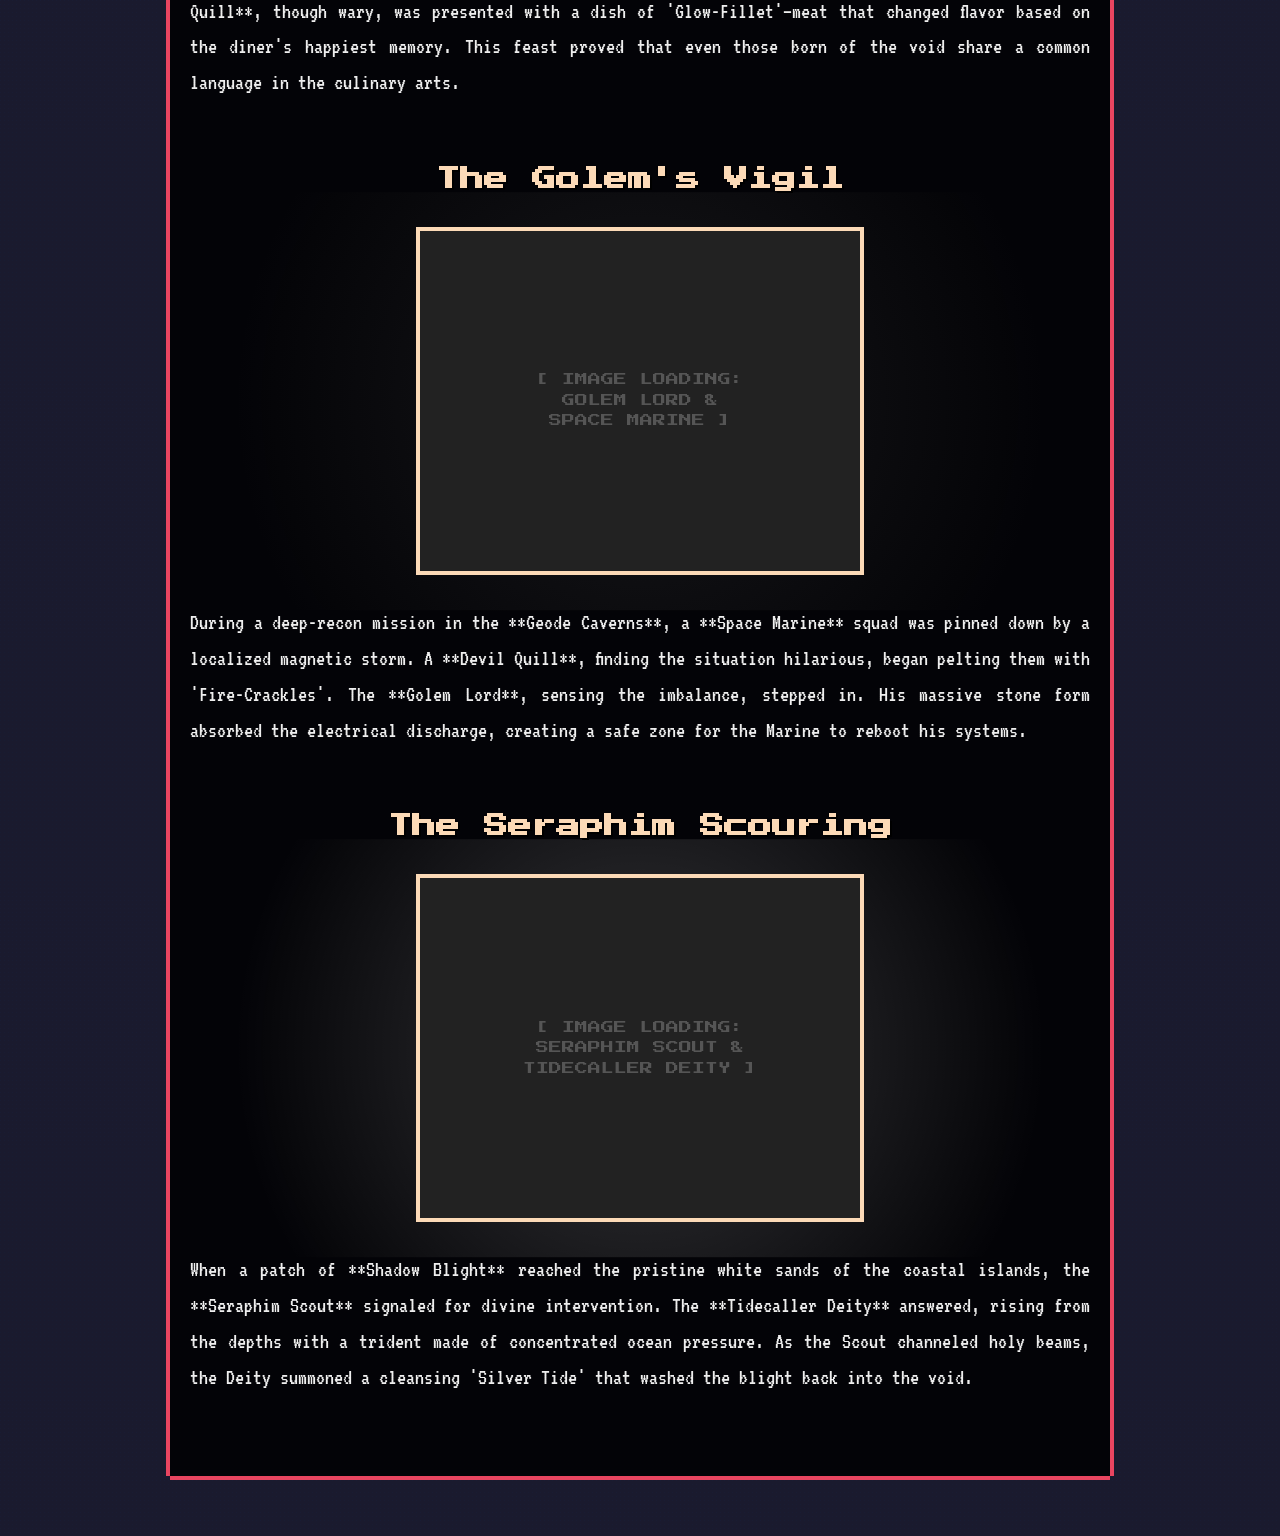
==== commit 066d5c8c: "Feat: Add 5 advanced lore tales with placeholders (awaiting image quota reset)" ====
--- a/lore.html
+++ b/lore.html
@@ -272,6 +272,97 @@
             </div>
         </section>
 
+        <!-- Advanced Tales -->
+        <h1 class="lore-title" style="font-size: 2.5rem; margin-top: 100px; margin-bottom: 50px;">ADVANCED TALES</h1>
+
+        <section class="lore-section" id="song_peaks">
+            <h2 class="lore-title">The Song of the Peaks</h2>
+            <div class="lore-image-container">
+                <div class="glow-effect"
+                    style="background: radial-gradient(circle, rgba(255,215,0,0.2) 0%, transparent 70%);"></div>
+                <div
+                    style="width: 400px; height: 300px; background: #222; margin: 0 auto; display: flex; align-items: center; justify-content: center; border: 4px solid var(--highlight); font-family: 'Press Start 2P'; font-size: 0.8rem; color: #555; text-align: center; padding: 20px;">
+                    [ IMAGE LOADING: <br>EL MARIACHI & <br>TRIBAL DRUMMER ]</div>
+            </div>
+            <div class="lore-text">
+                When the tectonic plates underneath the **Thunder Peaks** began to shift violently, threatening to
+                topple the **Gilded Spire**, **El Mariachi** and the **Tribal Drummer** met at the highest peak. By
+                synchronizing the rhythmic earth-shakes of the drum with the resonant sonic blasts of the trumpet, they
+                created a standing wave that stabilized the continental shelf. Locals still hear the faint echoes of
+                their 'harmonic anchor' during heavy storms.
+            </div>
+        </section>
+
+        <section class="lore-section" id="chrono_paradox">
+            <h2 class="lore-title">The Chrono-Arcane Paradox</h2>
+            <div class="lore-image-container">
+                <div class="glow-effect"
+                    style="background: radial-gradient(circle, rgba(0,255,255,0.2) 0%, transparent 70%);"></div>
+                <div
+                    style="width: 400px; height: 300px; background: #222; margin: 0 auto; display: flex; align-items: center; justify-content: center; border: 4px solid var(--highlight); font-family: 'Press Start 2P'; font-size: 0.8rem; color: #555; text-align: center; padding: 20px;">
+                    [ IMAGE LOADING: <br>CHRONO-WARLOCK & <br>CYBER ARCANIST ]</div>
+            </div>
+            <div class="lore-text">
+                In the heart of the **Ironworks**, a temporal rift threatened to erase the last century of technological
+                progress. The **Chrono-Warlock**, master of shifting timelines, joined forces with the **Cyber
+                Arcanist**, who could visualize the raw code of reality. Together, they wove a holographic sequence that
+                froze the rift in a loop, powering the entire factory with 'recycling time'.
+            </div>
+        </section>
+
+        <section class="lore-section" id="abyssal_feast">
+            <h2 class="lore-title">The Abyssal Feast</h2>
+            <div class="lore-image-container">
+                <div class="glow-effect"
+                    style="background: radial-gradient(circle, rgba(128,0,255,0.2) 0%, transparent 70%);"></div>
+                <div
+                    style="width: 400px; height: 300px; background: #222; margin: 0 auto; display: flex; align-items: center; justify-content: center; border: 4px solid var(--highlight); font-family: 'Press Start 2P'; font-size: 0.8rem; color: #555; text-align: center; padding: 20px;">
+                    [ IMAGE LOADING: <br>VOID WALKER & <br>KING QUILL ]</div>
+            </div>
+            <div class="lore-text">
+                To celebrate the uneasy peace between the **Shadow Cabal** and the **Highborn Court**, the **Void
+                Walker** prepared a banquet on the **Crimson Coast** using ingredients from the stars. **King Quill**,
+                though wary, was presented with a dish of 'Glow-Fillet'—meat that changed flavor based on the diner's
+                happiest memory. This feast proved that even those born of the void share a common language in the
+                culinary arts.
+            </div>
+        </section>
+
+        <section class="lore-section" id="golem_vigil">
+            <h2 class="lore-title">The Golem's Vigil</h2>
+            <div class="lore-image-container">
+                <div class="glow-effect"
+                    style="background: radial-gradient(circle, rgba(100,100,100,0.2) 0%, transparent 70%);"></div>
+                <div
+                    style="width: 400px; height: 300px; background: #222; margin: 0 auto; display: flex; align-items: center; justify-content: center; border: 4px solid var(--highlight); font-family: 'Press Start 2P'; font-size: 0.8rem; color: #555; text-align: center; padding: 20px;">
+                    [ IMAGE LOADING: <br>GOLEM LORD & <br>SPACE MARINE ]</div>
+            </div>
+            <div class="lore-text">
+                During a deep-recon mission in the **Geode Caverns**, a **Space Marine** squad was pinned down by a
+                localized magnetic storm. A **Devil Quill**, finding the situation hilarious, began pelting them with
+                'Fire-Crackles'. The **Golem Lord**, sensing the imbalance, stepped in. His massive stone form absorbed
+                the electrical discharge, creating a safe zone for the Marine to reboot his systems.
+            </div>
+        </section>
+
+        <section class="lore-section" id="seraphim_scouring">
+            <h2 class="lore-title">The Seraphim Scouring</h2>
+            <div class="lore-image-container">
+                <div class="glow-effect"
+                    style="background: radial-gradient(circle, rgba(255,255,255,0.2) 0%, transparent 70%);"></div>
+                <div
+                    style="width: 400px; height: 300px; background: #222; margin: 0 auto; display: flex; align-items: center; justify-content: center; border: 4px solid var(--highlight); font-family: 'Press Start 2P'; font-size: 0.8rem; color: #555; text-align: center; padding: 20px;">
+                    [ IMAGE LOADING: <br>SERAPHIM SCOUT & <br>TIDECALLER DEITY ]</div>
+            </div>
+            <div class="lore-text">
+                When a patch of **Shadow Blight** reached the pristine white sands of the coastal islands, the
+                **Seraphim Scout** signaled for divine intervention. The **Tidecaller Deity** answered, rising from the
+                depths with a trident made of concentrated ocean pressure. As the Scout channeled holy beams, the Deity
+                summoned a cleansing 'Silver Tide' that washed the blight back into the void.
+            </div>
+        </section>
+
+
     </div>
 
     <script>
